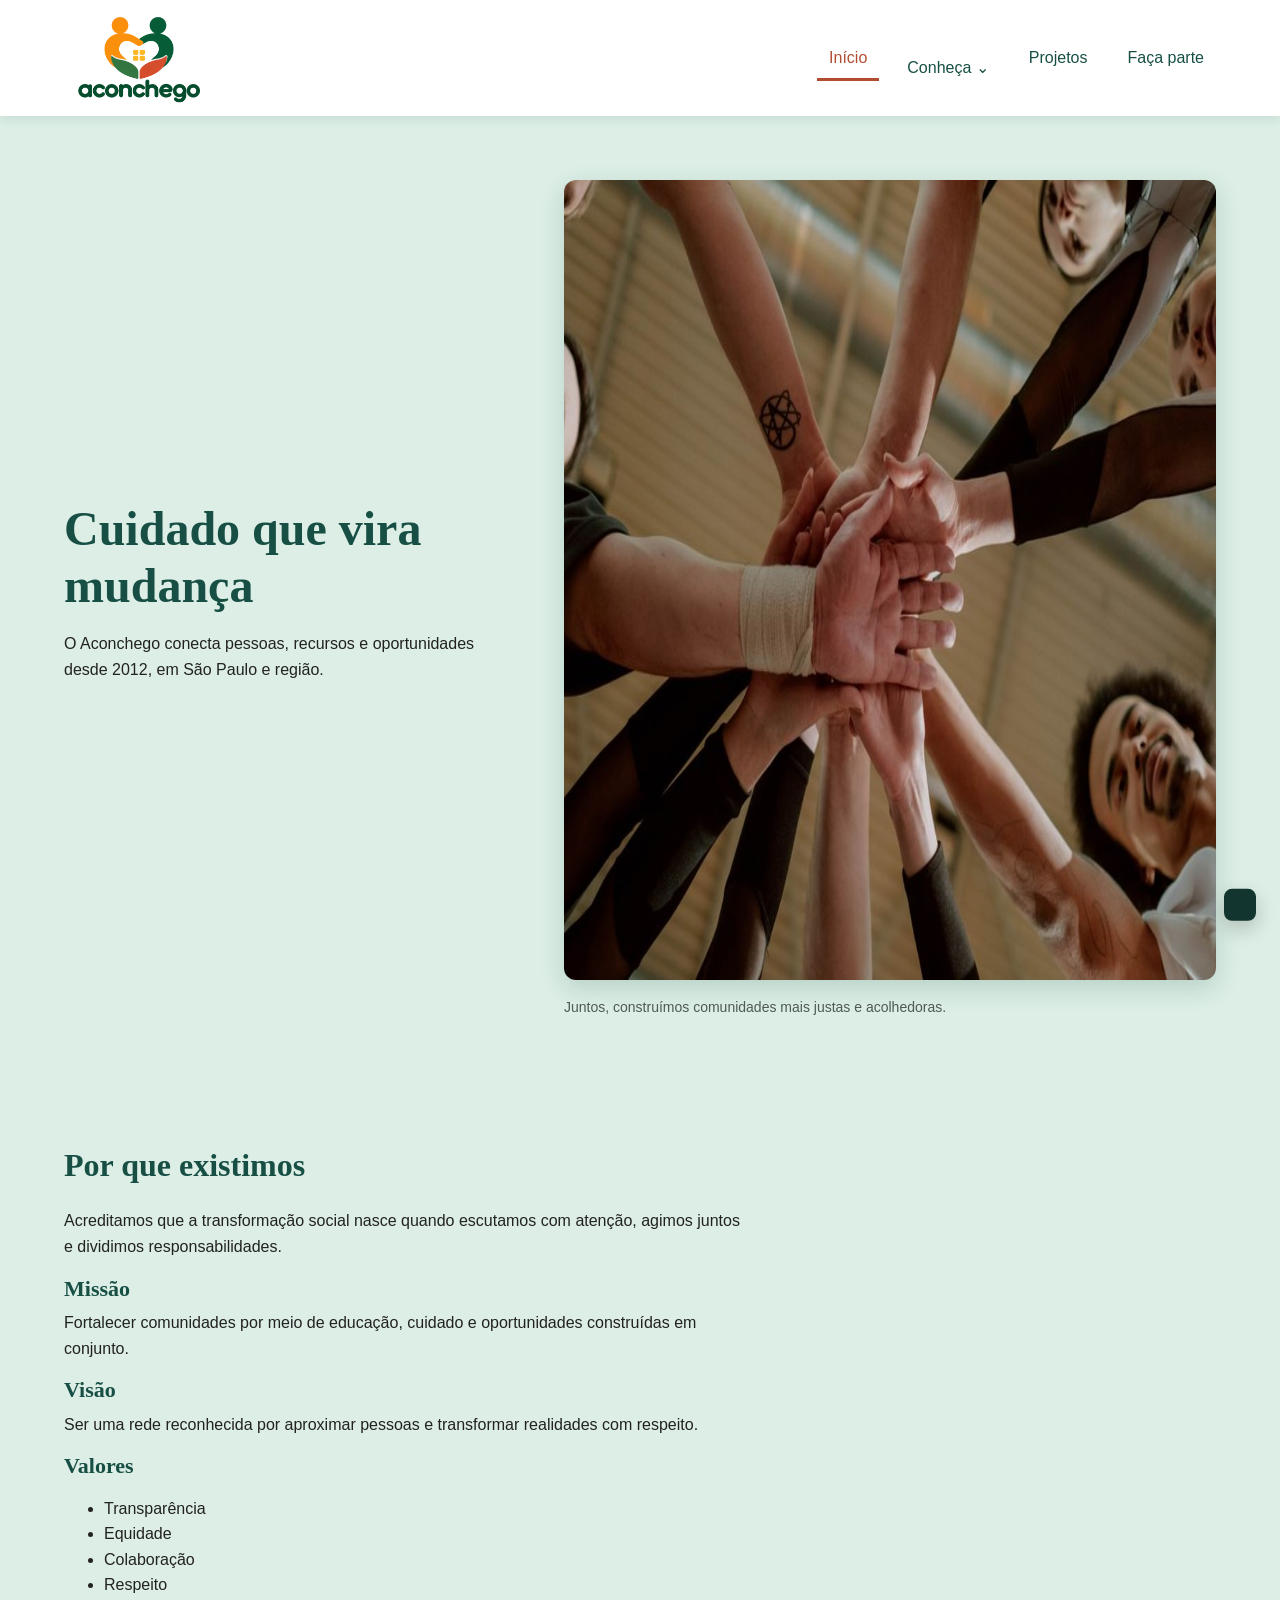
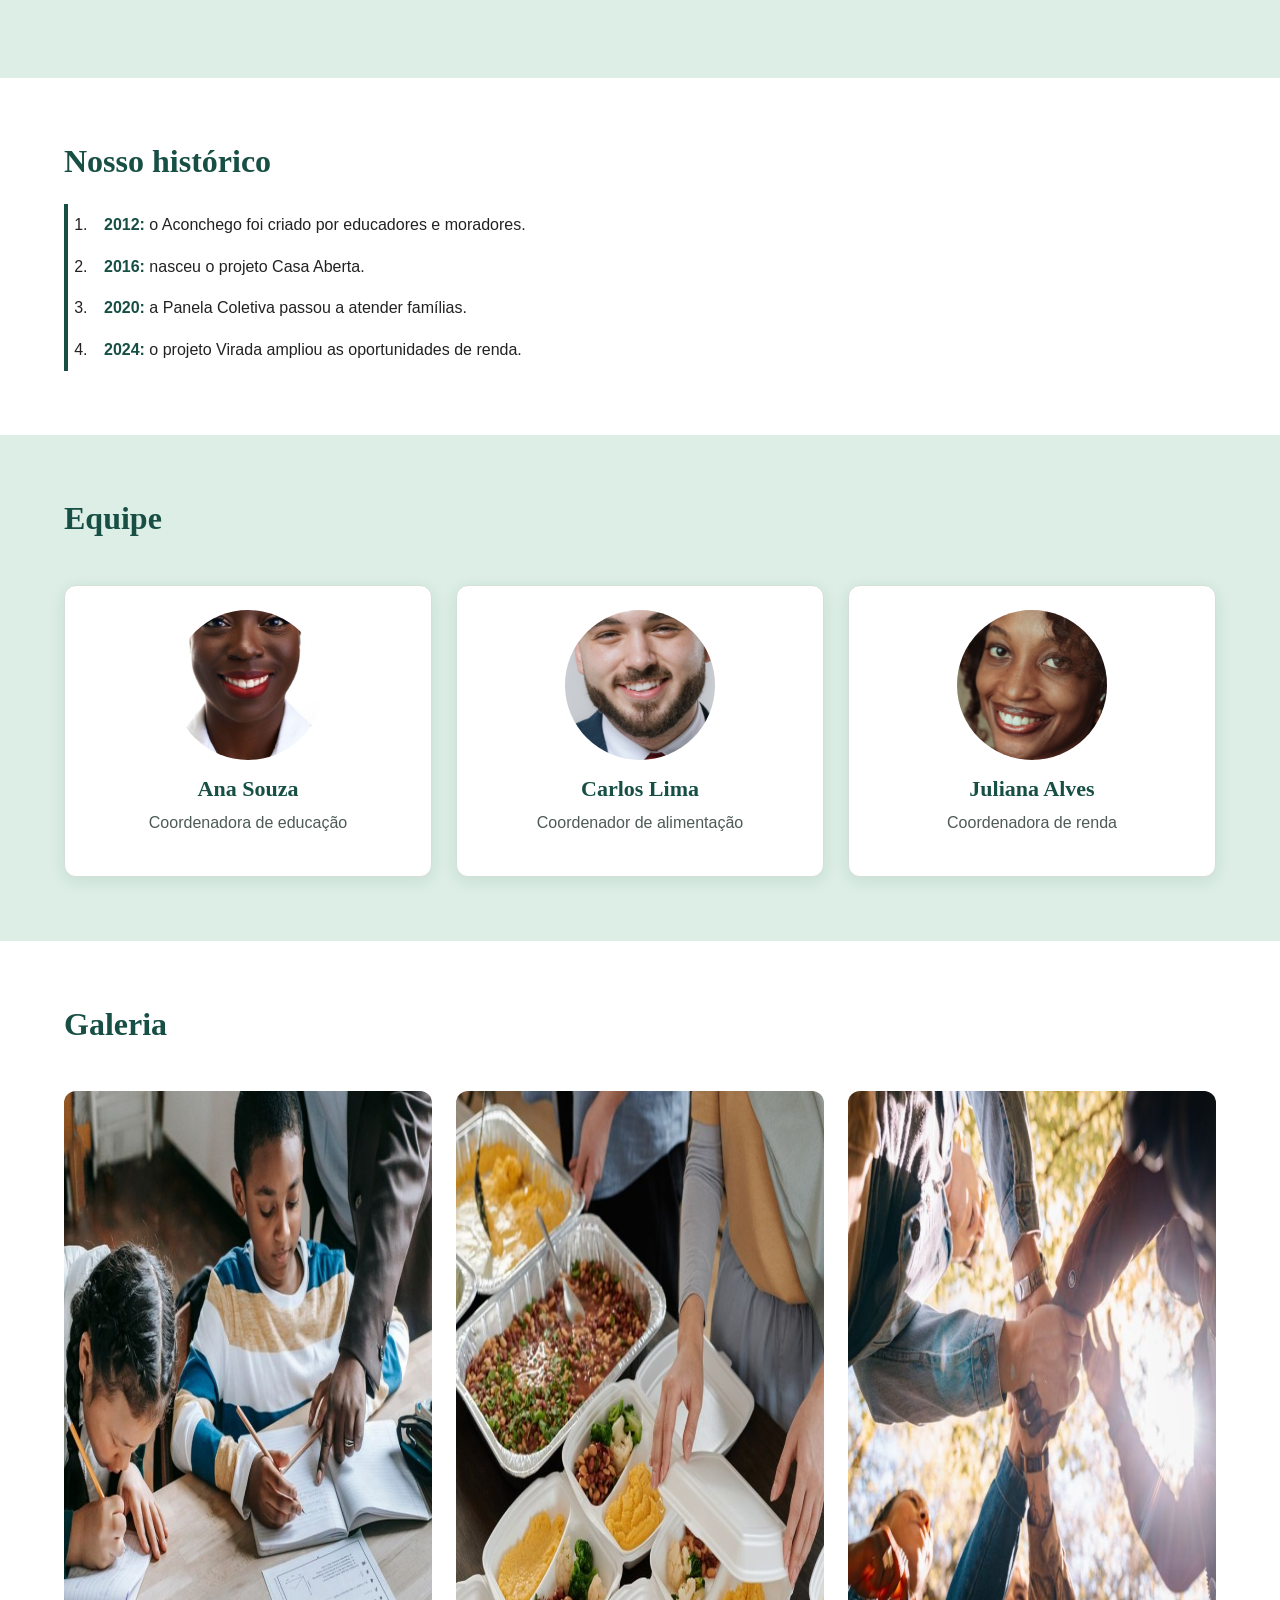
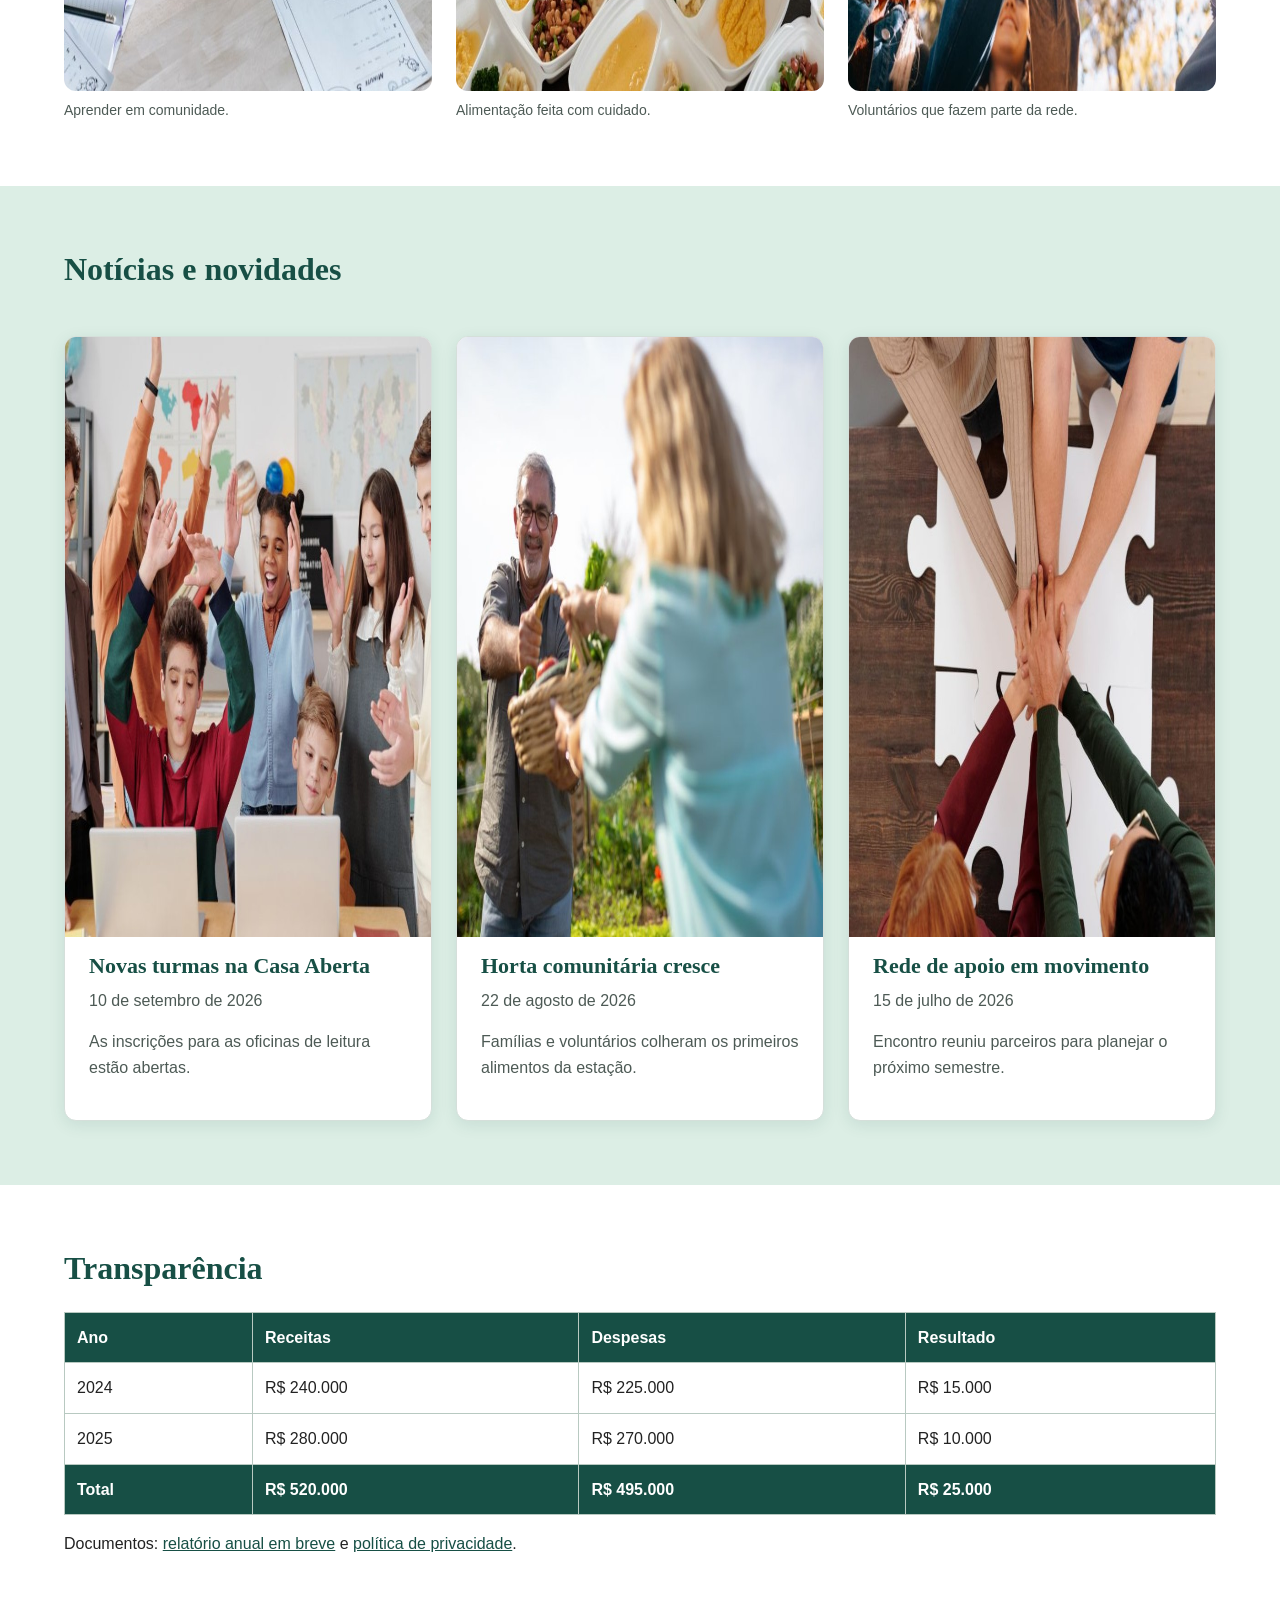
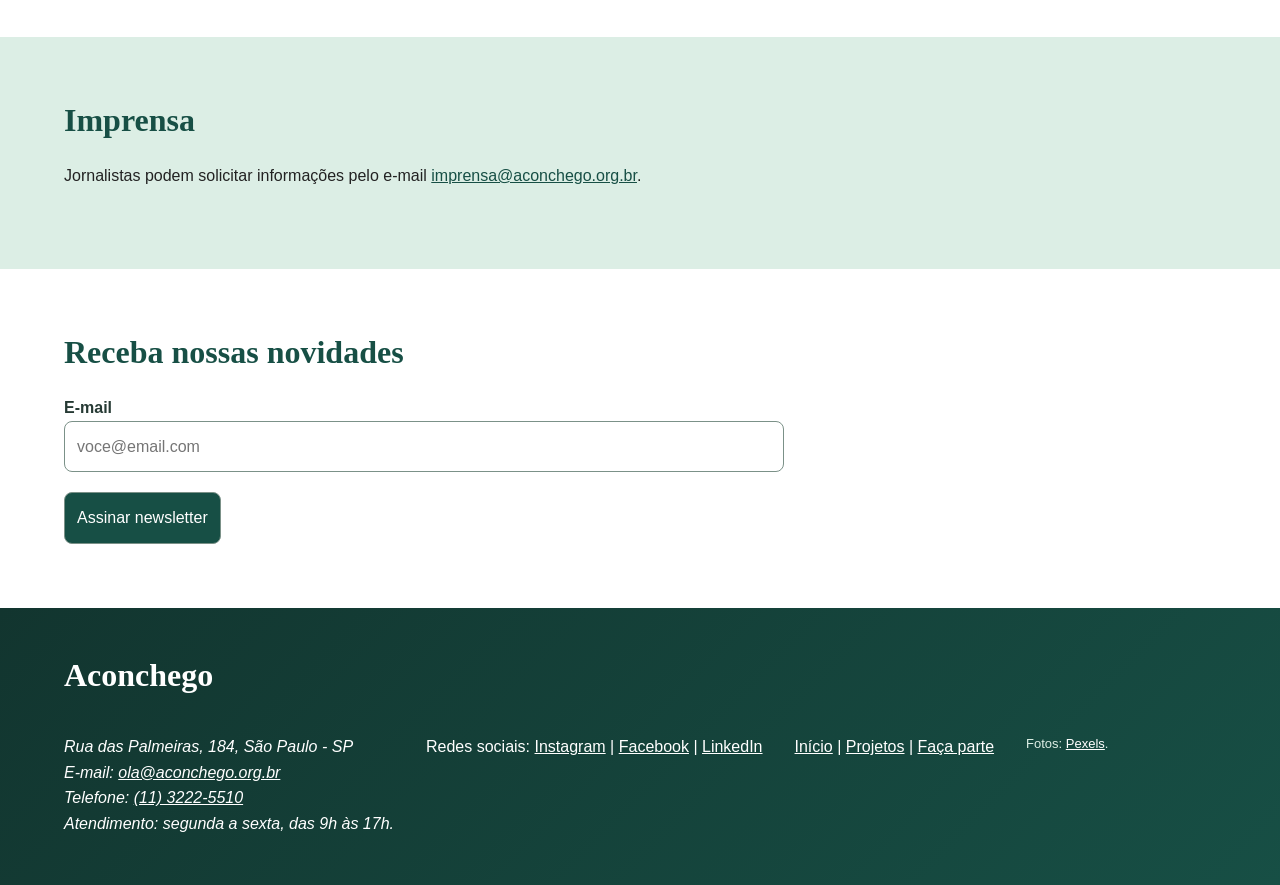
==== index.html @ 37455f10 "projeto finalizado" ====
﻿<!DOCTYPE html>
<html lang="pt-br">
<head>
  <meta charset="UTF-8">
  <meta name="viewport" content="width=device-width, initial-scale=1.0">
  <meta name="description" content="Conheça o Aconchego, uma organização que fortalece comunidades.">
  <title>Aconchego | Início</title>
  <link rel="stylesheet" href="css/estilo.css">
  <script src="js/script.js" defer></script>
</head>
<body>
  <!-- Cabeçalho e menu principal. -->
  <header class="site-header">
    <div class="container header-content">
      <a class="marca" href="index.html"><img src="img/logo-aconchego.png" width="190" height="120" alt="Logo Aconchego"></a>
      <button class="menu-toggle" type="button" data-menu-toggle aria-expanded="false" aria-controls="menu-principal" aria-label="Abrir menu">Menu</button>
      <nav class="main-nav" id="menu-principal" aria-label="Navegação principal">
        <ul>
          <li><a class="current" aria-current="page" href="index.html">Início</a></li>
          <li class="has-submenu"><button class="submenu-toggle" type="button" data-submenu-toggle aria-expanded="false" aria-controls="submenu">Conheça <span aria-hidden="true">⌄</span></button><ul id="submenu" hidden><li><a href="#sobre">Sobre nós</a></li><li><a href="#equipe">Equipe</a></li><li><a href="#transparencia">Transparência</a></li></ul></li>
          <li><a href="projetos.html">Projetos</a></li>
          <li><a href="cadastro.html">Faça parte</a></li>
        </ul>
      </nav>
    </div>
  </header>
  <!-- Conteúdo institucional. -->
  <main class="container">
    <section class="capa section-paper">
      <div class="capa-texto">
        <h1>Cuidado que vira mudança</h1>
        <p>O Aconchego conecta pessoas, recursos e oportunidades desde 2012, em São Paulo e região.</p>
      </div>
      <figure>
        <img src="img/hero-comunidade.jpg" width="1200" height="800" alt="Grupo diverso de pessoas unindo as mãos em uma atividade coletiva">
        <figcaption>Juntos, construímos comunidades mais justas e acolhedoras.</figcaption>
      </figure>
    </section>

    <section id="sobre">
      <h2>Por que existimos</h2>
      <p>Acreditamos que a transformação social nasce quando escutamos com atenção, agimos juntos e dividimos responsabilidades.</p>
      <h3>Missão</h3>
      <p>Fortalecer comunidades por meio de educação, cuidado e oportunidades construídas em conjunto.</p>
      <h3>Visão</h3>
      <p>Ser uma rede reconhecida por aproximar pessoas e transformar realidades com respeito.</p>
      <h3>Valores</h3>
      <ul>
        <li>Transparência</li>
        <li>Equidade</li>
        <li>Colaboração</li>
        <li>Respeito</li>
      </ul>
    </section>

    <section id="historia">
      <h2>Nosso histórico</h2>
      <ol>
        <li><strong>2012:</strong> o Aconchego foi criado por educadores e moradores.</li>
        <li><strong>2016:</strong> nasceu o projeto Casa Aberta.</li>
        <li><strong>2020:</strong> a Panela Coletiva passou a atender famílias.</li>
        <li><strong>2024:</strong> o projeto Virada ampliou as oportunidades de renda.</li>
      </ol>
    </section>

    <section id="equipe" class="team-grid">
      <h2>Equipe</h2>
      <article class="card team-card">
        <img src="img/equipe-1.jpg" width="400" height="400" alt="Retrato de uma mulher sorrindo com roupa social" loading="lazy">
        <h3>Ana Souza</h3>
        <p>Coordenadora de educação</p>
      </article>
      <article class="card team-card">
        <img src="img/equipe-2.jpg" width="400" height="400" alt="Retrato de um homem sorrindo com terno e gravata" loading="lazy">
        <h3>Carlos Lima</h3>
        <p>Coordenador de alimentação</p>
      </article>
      <article class="card team-card">
        <img src="img/equipe-3.jpg" width="400" height="400" alt="Retrato de uma mulher sorrindo em luz natural" loading="lazy">
        <h3>Juliana Alves</h3>
        <p>Coordenadora de renda</p>
      </article>
    </section>

    <section id="galeria" class="gallery-grid">
      <h2>Galeria</h2>
      <figure><img src="img/galeria-1.jpg" width="800" height="600" alt="Duas crianças fazendo atividades escolares com a orientação de um adulto" loading="lazy"><figcaption>Aprender em comunidade.</figcaption></figure>
      <figure><img src="img/galeria-2.jpg" width="800" height="600" alt="Pessoas preparando refeições em uma mesa com alimentos variados" loading="lazy"><figcaption>Alimentação feita com cuidado.</figcaption></figure>
      <figure><img src="img/galeria-3.jpg" width="800" height="600" alt="Grupo de pessoas unindo as mãos em uma atividade de equipe ao ar livre" loading="lazy"><figcaption>Voluntários que fazem parte da rede.</figcaption></figure>
    </section>

    <section id="noticias" class="cards-grid">
      <h2>Notícias e novidades</h2>
      <article class="card news-card"><img src="img/noticia-1.jpg" width="800" height="600" alt="Professor e estudantes comemorando juntos em uma sala de aula" loading="lazy"><h3>Novas turmas na Casa Aberta</h3><p>10 de setembro de 2026</p><p>As inscrições para as oficinas de leitura estão abertas.</p></article>
      <article class="card news-card"><img src="img/noticia-2.jpg" width="800" height="600" alt="Duas pessoas colhendo vegetais frescos em uma horta comunitária" loading="lazy"><h3>Horta comunitária cresce</h3><p>22 de agosto de 2026</p><p>Famílias e voluntários colheram os primeiros alimentos da estação.</p></article>
      <article class="card news-card"><img src="img/noticia-3.jpg" width="800" height="600" alt="Pessoas unindo as mãos sobre peças de quebra-cabeça em uma atividade de colaboração" loading="lazy"><h3>Rede de apoio em movimento</h3><p>15 de julho de 2026</p><p>Encontro reuniu parceiros para planejar o próximo semestre.</p></article>
    </section>

    <section id="transparencia">
      <h2>Transparência</h2>
      <table>
        <thead><tr><th>Ano</th><th>Receitas</th><th>Despesas</th><th>Resultado</th></tr></thead>
        <tbody>
          <tr><td>2024</td><td>R$ 240.000</td><td>R$ 225.000</td><td>R$ 15.000</td></tr>
          <tr><td>2025</td><td>R$ 280.000</td><td>R$ 270.000</td><td>R$ 10.000</td></tr>
        </tbody>
        <tfoot><tr><th>Total</th><th>R$ 520.000</th><th>R$ 495.000</th><th>R$ 25.000</th></tr></tfoot>
      </table>
      <p>Documentos: <a href="projetos.html#indicadores">relatório anual em breve</a> e <a href="cadastro.html#privacidade">política de privacidade</a>.</p>
    </section>

    <section id="imprensa">
      <h2>Imprensa</h2>
      <p>Jornalistas podem solicitar informações pelo e-mail <a href="mailto:imprensa@aconchego.org.br">imprensa@aconchego.org.br</a>.</p>
    </section>

    <section id="newsletter">
      <h2>Receba nossas novidades</h2>
      <form id="form-newsletter" action="" method="post">
        <label for="email-news">E-mail</label>
        <input id="email-news" name="email-news" type="email" placeholder="voce@email.com" required>
        <button type="submit">Assinar newsletter</button>
      </form>
    </section>
  </main>
  <div id="toast" class="toast" role="status" aria-live="polite"></div>
  <!-- Rodapé com contato e redes sociais. -->
  <footer>
    <div class="container">
      <h2>Aconchego</h2>
      <address>Rua das Palmeiras, 184, São Paulo - SP<br>E-mail: <a href="mailto:ola@aconchego.org.br">ola@aconchego.org.br</a><br>Telefone: <a href="tel:+551132225510">(11) 3222-5510</a><br>Atendimento: segunda a sexta, das 9h às 17h.</address>
      <p>Redes sociais: <a href="https://www.instagram.com/">Instagram</a> | <a href="https://www.facebook.com/">Facebook</a> | <a href="https://www.linkedin.com/">LinkedIn</a></p>
      <p><a href="index.html">Início</a> | <a href="projetos.html">Projetos</a> | <a href="cadastro.html">Faça parte</a></p>
      <p class="creditos">Fotos: <a href="https://www.pexels.com/">Pexels</a>.</p>
    </div>
  </footer>
</body>
</html>
---- css/estilo.css ----
:root {
  --verde-escuro: #12352f;
  --verde: #174f45;
  --verde-claro: #dceee5;
  --terracota: #b34d32;
  --amarelo: #e2a83b;
  --creme: #f4f1ea;
  --branco: #ffffff;
  --texto: #222222;
  --texto-suave: #4d5a55;
  --borda: #b8c9c1;
  --erro: #9f2d2d;
  --sucesso: #176b4d;
  --espaco-8: 8px;
  --espaco-16: 16px;
  --espaco-24: 24px;
  --espaco-32: 32px;
  --espaco-48: 48px;
  --espaco-64: 64px;
}

* { box-sizing: border-box; }
html { scroll-behavior: smooth; }
body { margin: 0; color: var(--texto); background: var(--creme); font-family: Arial, Verdana, sans-serif; font-size: 16px; line-height: 1.6; }
.container { width: min(90%, 1180px); margin: 0 auto; }
.site-header { position: sticky; top: 0; z-index: 10; padding: var(--espaco-8) 0; background: var(--branco); box-shadow: 0 2px 10px rgba(23, 79, 69, .12); }
.header-content { display: flex; align-items: center; justify-content: space-between; gap: var(--espaco-24); }
.marca { display: flex; align-items: center; color: var(--verde); text-decoration: none; }
.marca img { display: block; width: 150px; height: auto; }
.menu-toggle { display: none; }
.main-nav > ul, .main-nav ul ul { display: flex; align-items: center; gap: var(--espaco-16); margin: 0; padding: 0; list-style: none; }
.main-nav a, .submenu-toggle { display: block; padding: 10px 12px; color: var(--verde); border: 0; background: transparent; font: inherit; text-decoration: none; cursor: pointer; }
.main-nav a:hover, .main-nav a:focus, .main-nav a.current, .submenu-toggle:hover, .submenu-toggle:focus { color: var(--terracota); box-shadow: inset 0 -3px var(--terracota); }
.has-submenu { position: relative; }
.has-submenu ul { position: absolute; top: 100%; left: 0; min-width: 190px; padding: var(--espaco-8); background: var(--branco); border: 1px solid var(--borda); box-shadow: 0 8px 18px rgba(18, 53, 47, .15); }
.has-submenu ul[hidden] { display: none; }
.has-submenu li a { padding: 8px 12px; }
a { color: var(--verde); }
a:focus, button:focus, input:focus, select:focus { outline: 3px solid var(--amarelo); outline-offset: 2px; }
main > section { margin: 0 -5.55%; padding: var(--espaco-64) 5.55%; background: var(--branco); }
main > section:nth-of-type(even), .section-paper { background: var(--verde-claro); }
h1, h2, h3 { color: var(--verde); font-family: Georgia, serif; line-height: 1.2; }
h1 { max-width: 720px; margin: 0 0 var(--espaco-16); font-size: clamp(2rem, 5vw, 3rem); }
h2 { margin: 0 0 var(--espaco-24); font-size: clamp(1.6rem, 3vw, 2rem); }
h3 { margin: var(--espaco-16) 0 var(--espaco-8); font-size: 1.375rem; }
p, ul, ol { max-width: 680px; }
p { margin-top: 0; }
.capa { display: grid; grid-template-columns: repeat(12, 1fr); align-items: center; gap: var(--espaco-48); min-height: 520px; }
.capa-texto { grid-column: span 5; }
.capa figure { grid-column: span 7; margin: 0; }
.capa img { width: 100%; border-radius: 12px; box-shadow: 0 8px 24px rgba(23, 79, 69, .18); }
figcaption { margin-top: var(--espaco-8); color: var(--texto-suave); font-size: .875rem; }
.cards-grid, .team-grid, .gallery-grid { display: grid; grid-template-columns: repeat(12, 1fr); gap: var(--espaco-24); }
.cards-grid > h2, .team-grid > h2, .gallery-grid > h2 { grid-column: 1 / -1; }
.cards-grid > article, .team-grid > article { grid-column: span 4; }
.section-link { margin-top: var(--espaco-32); }
.gallery-grid > figure { grid-column: span 4; margin: 0; }
article, fieldset { background: var(--branco); border: 1px solid #d5dfda; border-radius: 12px; box-shadow: 0 4px 16px rgba(23, 79, 69, .1); }
article { padding: var(--espaco-24); }
.card { transition: transform .2s ease, box-shadow .2s ease; }
.card:hover { transform: translateY(-2px); box-shadow: 0 8px 22px rgba(23, 79, 69, .18); }
.project-card, .news-card { padding: 0 var(--espaco-24) var(--espaco-24); overflow: hidden; }
.project-card img, .news-card img { display: block; width: calc(100% + 48px); max-width: none; margin: 0 -24px var(--espaco-16); }
.badge, .tag { display: inline-block; padding: 4px 10px; color: var(--verde-escuro); background: var(--amarelo); border-radius: 999px; font-size: .8125rem; font-weight: bold; }
.team-card { text-align: center; }
.team-card img { display: block; width: 150px; height: 150px; margin: 0 auto; border-radius: 50%; object-fit: cover; }
.gallery-grid img, .cadastro-image { display: block; width: 100%; border-radius: 12px; }
.news-card p, .team-card p { color: var(--texto-suave); }
#historia ol { margin: 0; padding-left: var(--espaco-24); border-left: 4px solid var(--verde); }
#historia li { padding: var(--espaco-8) 0 var(--espaco-8) 12px; }
#historia strong { color: var(--verde); }
table { width: 100%; margin: var(--espaco-16) 0; border-collapse: collapse; background: var(--branco); }
th, td { padding: 12px; border: 1px solid var(--borda); text-align: left; }
th { color: var(--branco); background: var(--verde); }
form { max-width: 720px; }
fieldset { margin: var(--espaco-24) 0; padding: var(--espaco-24); }
legend { padding: 0 var(--espaco-8); color: var(--verde); font-family: Georgia, serif; font-weight: bold; }
label { display: block; margin-top: var(--espaco-16); color: #263a34; font-weight: bold; }
input, select, textarea, button { max-width: 100%; padding: 12px; border: 1px solid #7b9188; border-radius: 8px; font: inherit; }
input, select, textarea { width: 100%; background: var(--branco); }
input[type="radio"], input[type="checkbox"] { width: auto; }
.opcoes { display: flex; flex-wrap: wrap; align-items: center; gap: var(--espaco-8); }
.opcoes label { margin: 0 var(--espaco-16) 0 0; font-weight: normal; }
input:valid:not(:placeholder-shown), select:valid { border-color: var(--sucesso); }
input:invalid:not(:placeholder-shown) { border-color: var(--erro); }
button { margin-top: 20px; color: var(--branco); background: var(--verde); cursor: pointer; transition: background .2s ease, transform .2s ease; }
button:hover { background: var(--verde-escuro); }
button:active { transform: translateY(1px); }
button:disabled { color: #6d7773; background: #d5dfda; cursor: not-allowed; }
.botao-secundario { color: var(--verde); background: var(--branco); }
.alert { max-width: 720px; padding: var(--espaco-16); border-left: 5px solid var(--amarelo); background: #fff7df; }
.alert-info { border-left-color: var(--amarelo); }
.alert-success { border-left-color: var(--sucesso); background: #e5f5ed; }
.toast { position: fixed; right: 24px; bottom: 24px; z-index: 20; max-width: 360px; padding: var(--espaco-16); color: var(--branco); background: var(--verde-escuro); border-radius: 8px; box-shadow: 0 8px 20px rgba(0,0,0,.2); transform: translateY(140%); transition: transform .25s ease; }
.toast.visivel { transform: translateY(0); }
.toast-erro { background: var(--erro); }
.modal { position: fixed; inset: 0; z-index: 15; display: grid; place-items: center; padding: var(--espaco-24); background: rgba(18, 53, 47, .7); }
.modal[hidden] { display: none; }
.modal-conteudo { width: min(100%, 520px); padding: var(--espaco-32); background: var(--branco); border-radius: 12px; }
.modal-acoes { display: flex; flex-wrap: wrap; gap: var(--espaco-16); }
video, iframe { display: block; max-width: 100%; margin: var(--espaco-16) 0; border-radius: 12px; }
footer { padding: var(--espaco-48) 0; color: var(--branco); background: linear-gradient(135deg, var(--verde-escuro), var(--verde)); }
footer .container { display: flex; flex-wrap: wrap; gap: var(--espaco-16) var(--espaco-32); align-items: flex-start; }
footer h2 { flex: 1 0 100%; color: var(--branco); }
footer address, footer p { margin: 0; }
footer a { color: var(--branco); }
footer a:hover, footer a:focus { color: #f4bd64; }
.creditos { color: var(--verde-claro); font-size: .8125rem; }

@media (max-width: 1100px) { .capa { gap: var(--espaco-32); } }
@media (max-width: 900px) { .cards-grid > article, .team-grid > article, .gallery-grid > figure { grid-column: span 6; } }
@media (max-width: 760px) {
  .header-content { flex-wrap: wrap; }
  .menu-toggle { display: block; margin: 0; }
  .main-nav { display: none; flex-basis: 100%; }
  .main-nav.aberto { display: block; }
  .main-nav > ul { align-items: stretch; flex-direction: column; gap: 0; }
  .has-submenu ul { position: static; box-shadow: none; }
  .capa { display: flex; flex-direction: column; align-items: stretch; }
}
@media (max-width: 600px) { main > section { padding-top: var(--espaco-48); padding-bottom: var(--espaco-48); } .cards-grid > article, .team-grid > article, .gallery-grid > figure { grid-column: 1 / -1; } table { display: block; overflow-x: auto; white-space: nowrap; } }
@media (max-width: 420px) { .container { width: calc(100% - 32px); } .header-content { gap: var(--espaco-8); } .marca { font-size: 20px; } .modal-conteudo { padding: var(--espaco-24); } }
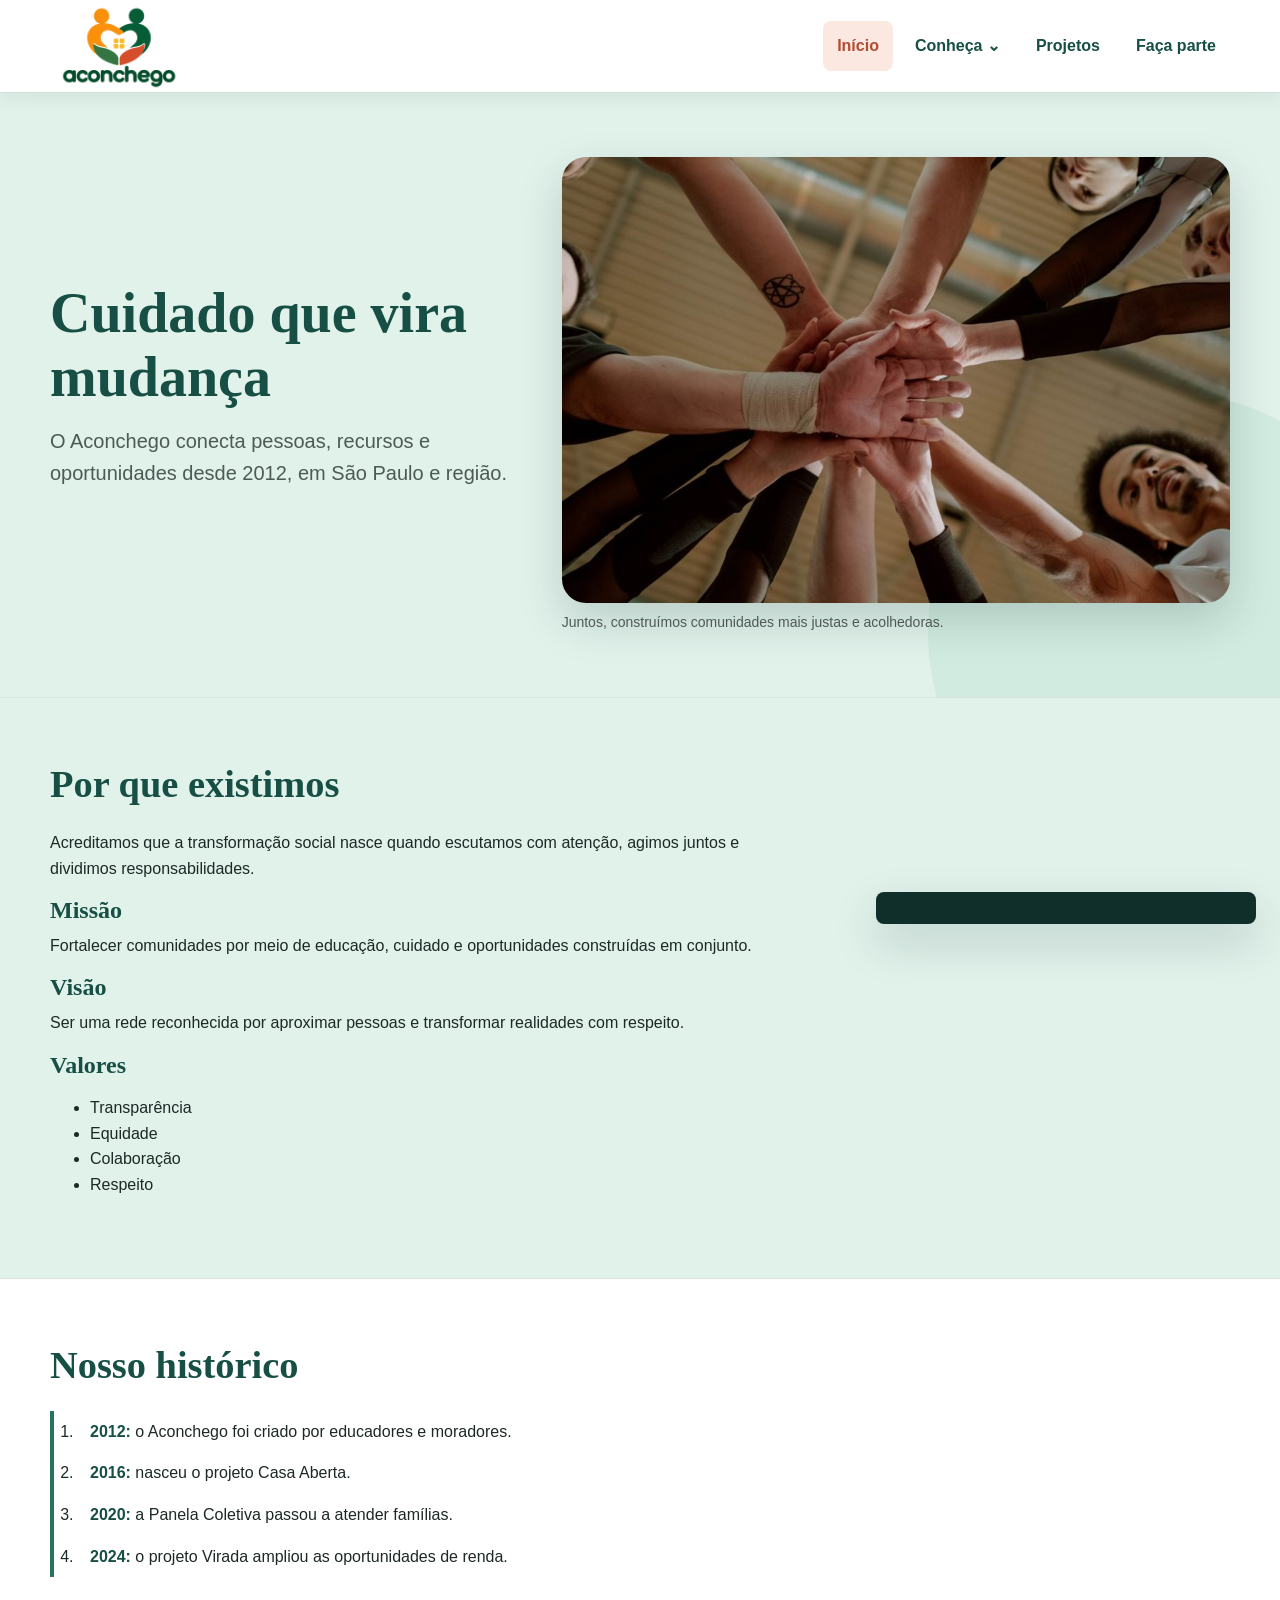
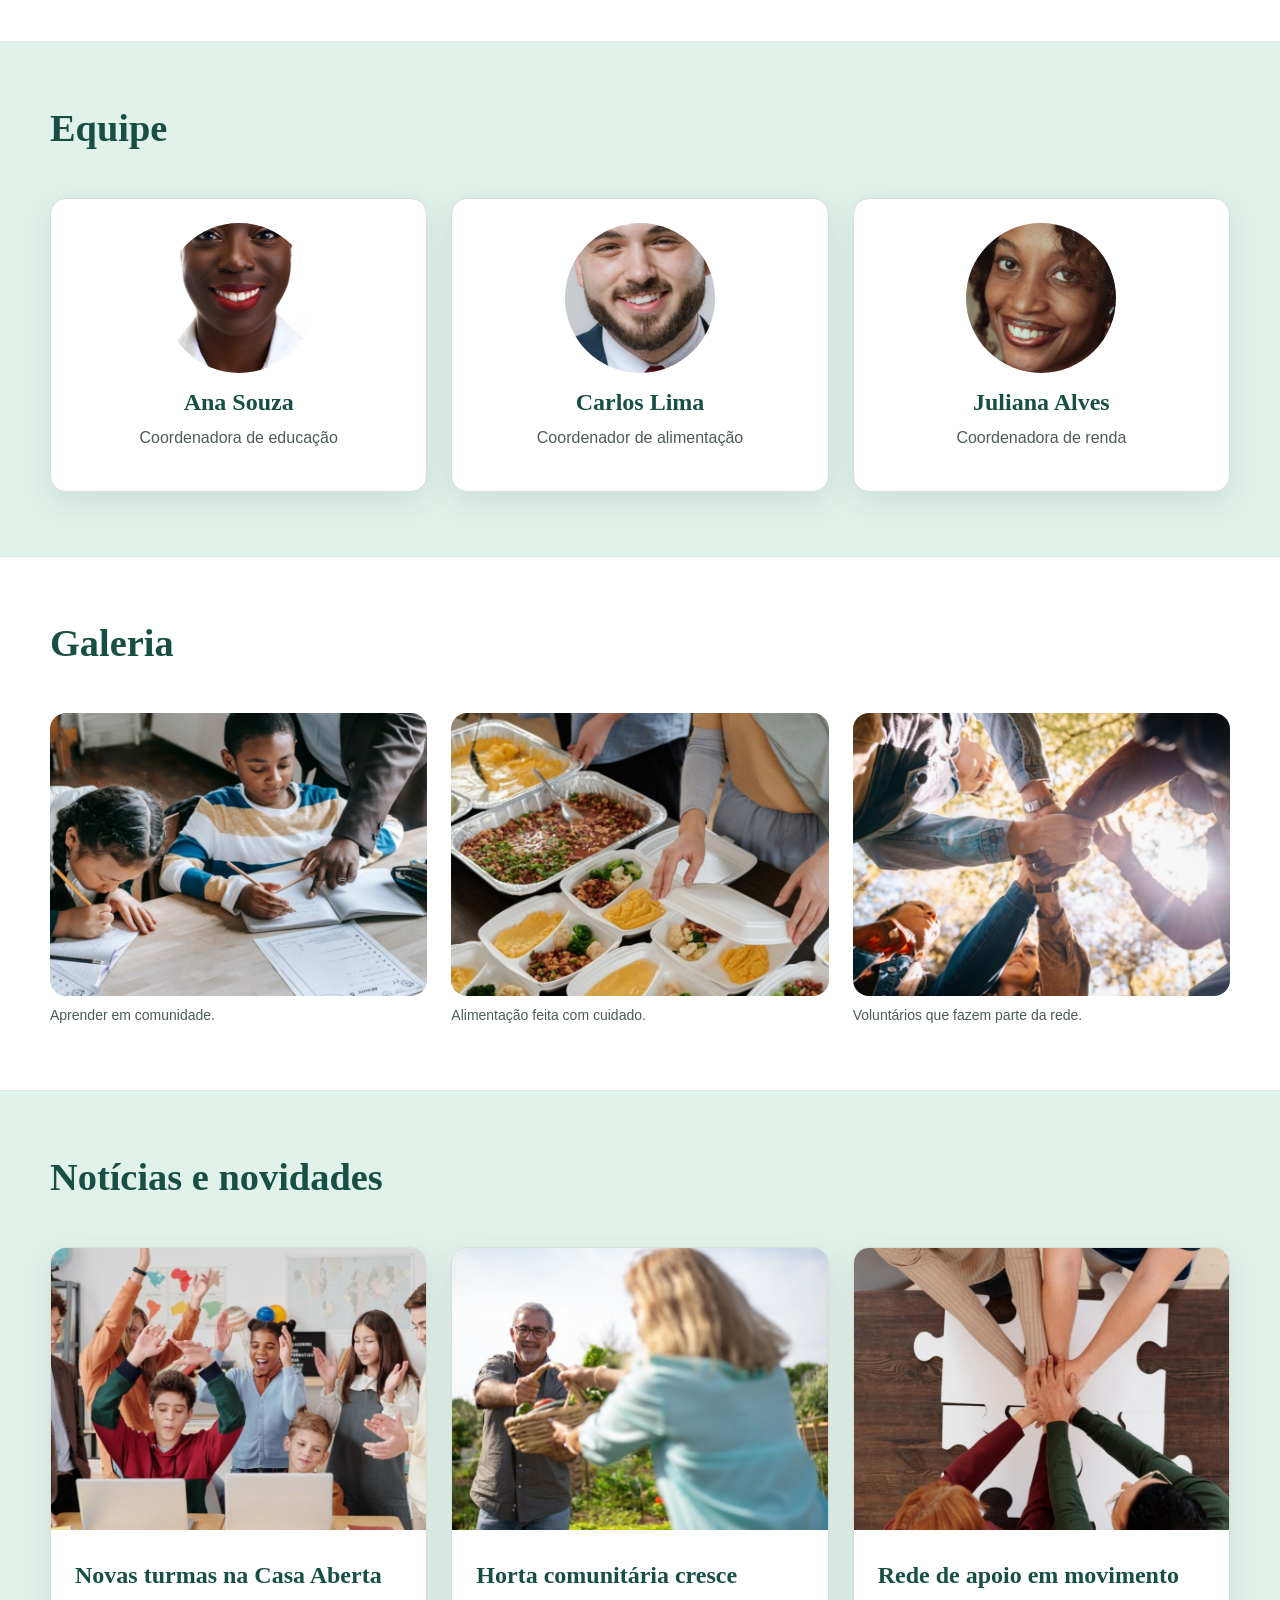
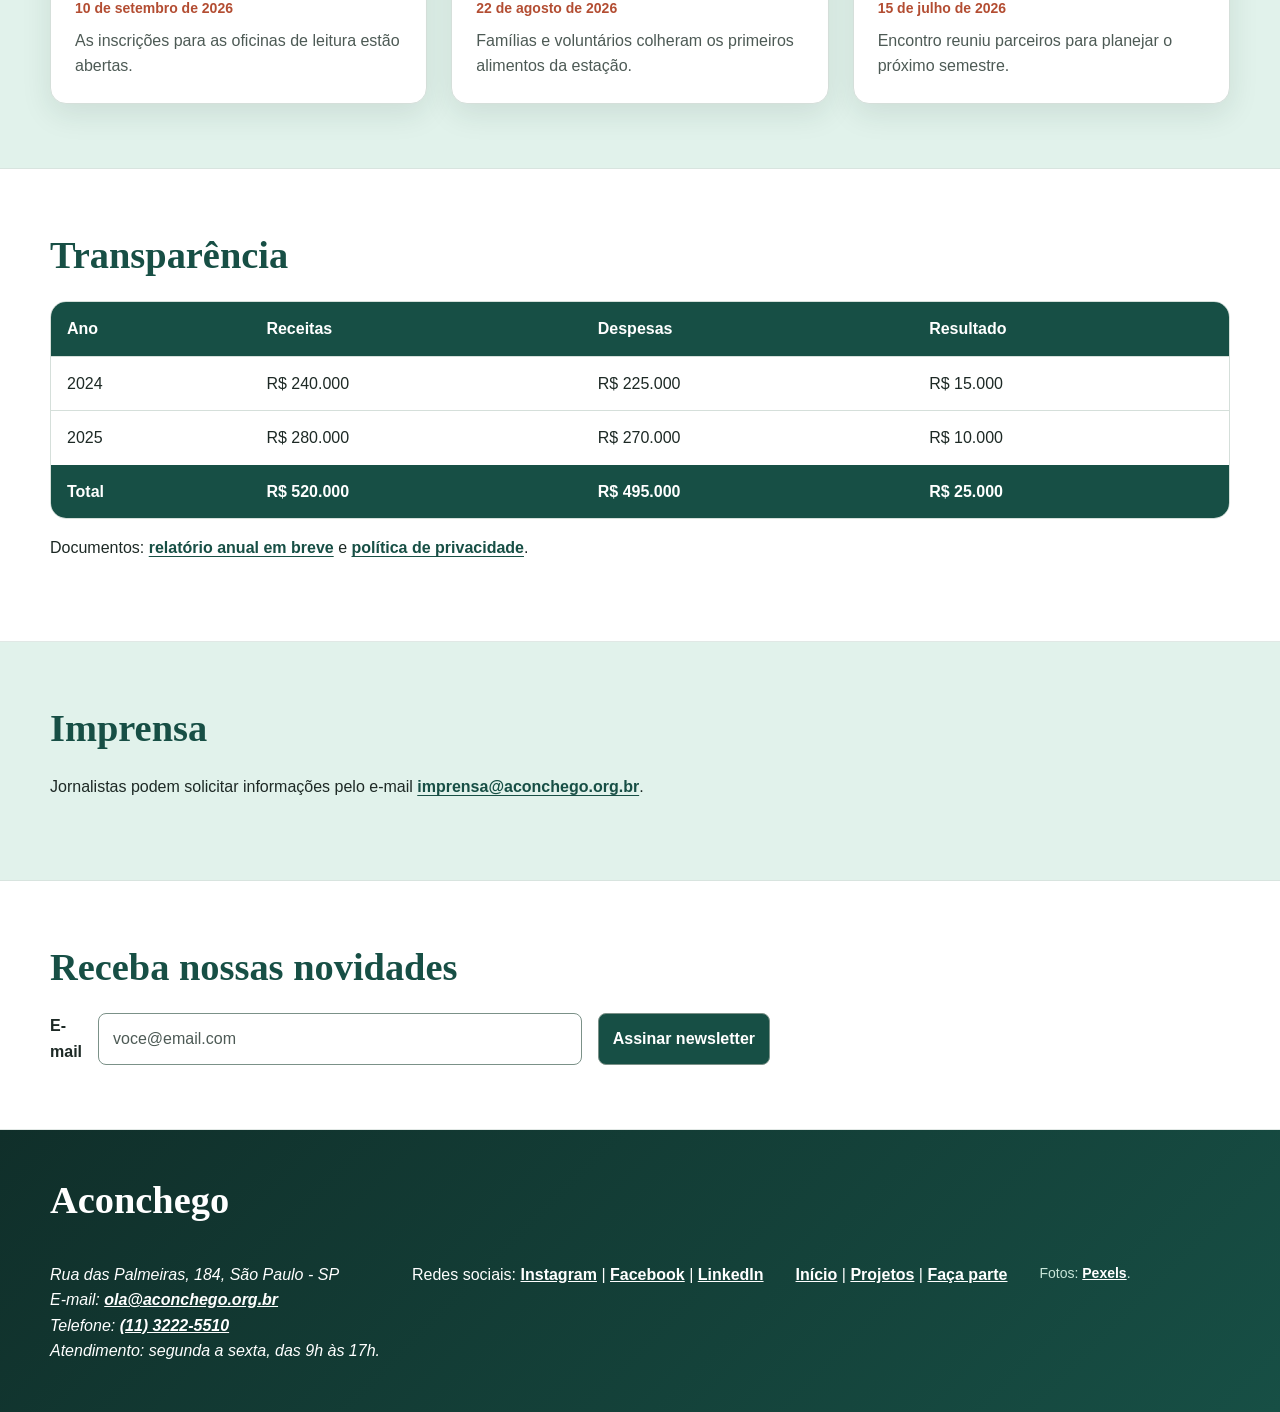
==== commit a418c485: "mudanças 23-10" ====
--- a/index.html
+++ b/index.html
@@ -9,7 +9,6 @@
   <script src="js/script.js" defer></script>
 </head>
 <body>
-  <!-- Cabeçalho e menu principal. -->
   <header class="site-header">
     <div class="container header-content">
       <a class="marca" href="index.html"><img src="img/logo-aconchego.png" width="190" height="120" alt="Logo Aconchego"></a>
@@ -24,7 +23,6 @@
       </nav>
     </div>
   </header>
-  <!-- Conteúdo institucional. -->
   <main class="container">
     <section class="capa section-paper">
       <div class="capa-texto">
@@ -124,7 +122,6 @@
     </section>
   </main>
   <div id="toast" class="toast" role="status" aria-live="polite"></div>
-  <!-- Rodapé com contato e redes sociais. -->
   <footer>
     <div class="container">
       <h2>Aconchego</h2>
--- a/css/estilo.css
+++ b/css/estilo.css
@@ -1,122 +1,279 @@
 :root {
-  --verde-escuro: #12352f;
-  --verde: #174f45;
-  --verde-claro: #dceee5;
-  --terracota: #b34d32;
-  --amarelo: #e2a83b;
-  --creme: #f4f1ea;
-  --branco: #ffffff;
-  --texto: #222222;
-  --texto-suave: #4d5a55;
-  --borda: #b8c9c1;
-  --erro: #9f2d2d;
-  --sucesso: #176b4d;
+  --cor-floresta-950: #102f2a;
+  --cor-floresta-800: #174f45;
+  --cor-floresta-600: #267363;
+  --cor-menta-100: #e1f2eb;
+  --cor-menta-200: #c7e5d8;
+  --cor-terracota-600: #b34d32;
+  --cor-terracota-100: #fbe8e1;
+  --cor-sol-500: #e2a83b;
+  --cor-sol-100: #fff4d8;
+  --cor-neutro-950: #1d2925;
+  --cor-neutro-700: #4d5a55;
+  --cor-neutro-500: #7b9188;
+  --cor-neutro-300: #d5dfda;
+  --cor-neutro-100: #f4f7f5;
+  --cor-branco: #fff;
+  --cor-erro: #a52d2d;
+  --cor-sucesso: #176b4d;
+
+  --fonte-corpo: "Nunito Sans", "Segoe UI", Arial, sans-serif;
+  --fonte-titulo: Georgia, "Times New Roman", serif;
+  --texto-xs: .75rem;
+  --texto-sm: .875rem;
+  --texto-md: 1rem;
+  --texto-lg: 1.25rem;
+  --texto-xl: 1.5rem;
+  --texto-2xl: clamp(2rem, 5vw, 3.5rem);
+
   --espaco-8: 8px;
   --espaco-16: 16px;
   --espaco-24: 24px;
   --espaco-32: 32px;
   --espaco-48: 48px;
   --espaco-64: 64px;
+  --raio-sm: 8px;
+  --raio-md: 16px;
+  --raio-lg: 24px;
+  --sombra-card: 0 10px 30px rgb(16 47 42 / 10%);
+  --sombra-elevada: 0 18px 45px rgb(16 47 42 / 18%);
+  --largura-conteudo: 1180px;
 }
 
 * { box-sizing: border-box; }
 html { scroll-behavior: smooth; }
-body { margin: 0; color: var(--texto); background: var(--creme); font-family: Arial, Verdana, sans-serif; font-size: 16px; line-height: 1.6; }
-.container { width: min(90%, 1180px); margin: 0 auto; }
-.site-header { position: sticky; top: 0; z-index: 10; padding: var(--espaco-8) 0; background: var(--branco); box-shadow: 0 2px 10px rgba(23, 79, 69, .12); }
-.header-content { display: flex; align-items: center; justify-content: space-between; gap: var(--espaco-24); }
-.marca { display: flex; align-items: center; color: var(--verde); text-decoration: none; }
-.marca img { display: block; width: 150px; height: auto; }
-.menu-toggle { display: none; }
-.main-nav > ul, .main-nav ul ul { display: flex; align-items: center; gap: var(--espaco-16); margin: 0; padding: 0; list-style: none; }
-.main-nav a, .submenu-toggle { display: block; padding: 10px 12px; color: var(--verde); border: 0; background: transparent; font: inherit; text-decoration: none; cursor: pointer; }
-.main-nav a:hover, .main-nav a:focus, .main-nav a.current, .submenu-toggle:hover, .submenu-toggle:focus { color: var(--terracota); box-shadow: inset 0 -3px var(--terracota); }
+body {
+  margin: 0;
+  color: var(--cor-neutro-950);
+  background:
+    radial-gradient(circle at 8% 8%, rgb(225 242 235 / 55%), transparent 25rem),
+    var(--cor-neutro-100);
+  font-family: var(--fonte-corpo);
+  font-size: var(--texto-md);
+  line-height: 1.6;
+}
+body.modal-aberto { overflow: hidden; }
+img { max-width: 100%; height: auto; }
+a { color: var(--cor-floresta-800); font-weight: 700; }
+a:hover { color: var(--cor-terracota-600); }
+:focus-visible {
+  outline: 3px solid var(--cor-sol-500);
+  outline-offset: 3px;
+}
+.container { width: min(calc(100% - 48px), var(--largura-conteudo)); margin-inline: auto; }
+
+h1, h2, h3 { color: var(--cor-floresta-800); font-family: var(--fonte-titulo); line-height: 1.15; }
+h1 { max-width: 760px; margin: 0 0 var(--espaco-16); font-size: var(--texto-2xl); }
+h2 { margin: 0 0 var(--espaco-24); font-size: clamp(1.75rem, 3vw, 2.5rem); }
+h3 { margin: var(--espaco-16) 0 var(--espaco-8); font-size: var(--texto-xl); }
+p, ul, ol { max-width: 720px; }
+p { margin-top: 0; }
+main > section {
+  margin-inline: calc((min(100vw, var(--largura-conteudo)) - 100vw) / 2);
+  padding: var(--espaco-64) max(24px, calc((100vw - var(--largura-conteudo)) / 2));
+  background: var(--cor-branco);
+  border-bottom: 1px solid rgb(213 223 218 / 70%);
+  scroll-margin-top: 90px;
+}
+main > section:nth-of-type(even), .section-paper { background: var(--cor-menta-100); }
+
+.site-header {
+  position: sticky;
+  top: 0;
+  z-index: 10;
+  background: rgb(255 255 255 / 94%);
+  border-bottom: 1px solid var(--cor-neutro-300);
+  box-shadow: 0 4px 20px rgb(16 47 42 / 8%);
+  backdrop-filter: blur(12px);
+}
+.header-content { display: flex; align-items: center; justify-content: space-between; gap: var(--espaco-24); min-height: 82px; }
+.marca { display: flex; align-items: center; color: var(--cor-floresta-800); text-decoration: none; }
+.marca img { display: block; width: 138px; height: auto; }
+.menu-toggle {
+  display: none;
+  margin: 0;
+  padding: 10px 14px;
+  color: var(--cor-floresta-800);
+  background: var(--cor-menta-100);
+  border: 1px solid var(--cor-menta-200);
+}
+.main-nav > ul, .main-nav ul ul { display: flex; align-items: center; gap: var(--espaco-8); margin: 0; padding: 0; list-style: none; }
+.main-nav > ul > li { position: relative; }
+.main-nav a, .submenu-toggle {
+  display: block;
+  padding: 12px 14px;
+  color: var(--cor-floresta-800);
+  background: transparent;
+  border: 0;
+  border-radius: var(--raio-sm);
+  font: inherit;
+  font-weight: 700;
+  text-decoration: none;
+  cursor: pointer;
+}
+.main-nav a:hover, .main-nav a:focus-visible, .main-nav a.current,
+.submenu-toggle:hover, .submenu-toggle:focus-visible { color: var(--cor-terracota-600); background: var(--cor-terracota-100); }
 .has-submenu { position: relative; }
-.has-submenu ul { position: absolute; top: 100%; left: 0; min-width: 190px; padding: var(--espaco-8); background: var(--branco); border: 1px solid var(--borda); box-shadow: 0 8px 18px rgba(18, 53, 47, .15); }
-.has-submenu ul[hidden] { display: none; }
-.has-submenu li a { padding: 8px 12px; }
-a { color: var(--verde); }
-a:focus, button:focus, input:focus, select:focus { outline: 3px solid var(--amarelo); outline-offset: 2px; }
-main > section { margin: 0 -5.55%; padding: var(--espaco-64) 5.55%; background: var(--branco); }
-main > section:nth-of-type(even), .section-paper { background: var(--verde-claro); }
-h1, h2, h3 { color: var(--verde); font-family: Georgia, serif; line-height: 1.2; }
-h1 { max-width: 720px; margin: 0 0 var(--espaco-16); font-size: clamp(2rem, 5vw, 3rem); }
-h2 { margin: 0 0 var(--espaco-24); font-size: clamp(1.6rem, 3vw, 2rem); }
-h3 { margin: var(--espaco-16) 0 var(--espaco-8); font-size: 1.375rem; }
-p, ul, ol { max-width: 680px; }
-p { margin-top: 0; }
-.capa { display: grid; grid-template-columns: repeat(12, 1fr); align-items: center; gap: var(--espaco-48); min-height: 520px; }
+.has-submenu > ul {
+  position: absolute;
+  top: calc(100% + 8px);
+  left: 0;
+  min-width: 210px;
+  padding: var(--espaco-8);
+  background: var(--cor-branco);
+  border: 1px solid var(--cor-neutro-300);
+  border-radius: var(--raio-md);
+  box-shadow: var(--sombra-elevada);
+}
+.has-submenu > ul[hidden] { display: none; }
+.has-submenu li a { padding: 10px 12px; }
+
+.capa {
+  position: relative;
+  display: grid;
+  grid-template-columns: repeat(12, 1fr);
+  align-items: center;
+  gap: var(--espaco-48);
+  min-height: 520px;
+  overflow: hidden;
+}
+.capa::before {
+  position: absolute;
+  right: -8rem;
+  bottom: -11rem;
+  width: 30rem;
+  height: 30rem;
+  content: "";
+  background: rgb(199 229 216 / 55%);
+  border-radius: 50%;
+  pointer-events: none;
+}
 .capa-texto { grid-column: span 5; }
+.capa-texto, .capa figure { position: relative; z-index: 1; }
+.capa-texto p { max-width: 52ch; color: var(--cor-neutro-700); font-size: var(--texto-lg); }
 .capa figure { grid-column: span 7; margin: 0; }
-.capa img { width: 100%; border-radius: 12px; box-shadow: 0 8px 24px rgba(23, 79, 69, .18); }
-figcaption { margin-top: var(--espaco-8); color: var(--texto-suave); font-size: .875rem; }
+.capa img { display: block; width: 100%; border-radius: var(--raio-lg); box-shadow: var(--sombra-elevada); }
+figcaption { margin-top: var(--espaco-8); color: var(--cor-neutro-700); font-size: var(--texto-sm); }
 .cards-grid, .team-grid, .gallery-grid { display: grid; grid-template-columns: repeat(12, 1fr); gap: var(--espaco-24); }
 .cards-grid > h2, .team-grid > h2, .gallery-grid > h2 { grid-column: 1 / -1; }
-.cards-grid > article, .team-grid > article { grid-column: span 4; }
-.section-link { margin-top: var(--espaco-32); }
-.gallery-grid > figure { grid-column: span 4; margin: 0; }
-article, fieldset { background: var(--branco); border: 1px solid #d5dfda; border-radius: 12px; box-shadow: 0 4px 16px rgba(23, 79, 69, .1); }
+.cards-grid > article, .team-grid > article, .gallery-grid > figure { grid-column: span 4; }
+.cards-grid > article { height: 100%; }
+.gallery-grid > figure { margin: 0; }
+.gallery-grid img, .cadastro-image { display: block; width: 100%; border-radius: var(--raio-md); }
+
+article, fieldset {
+  background: var(--cor-branco);
+  border: 1px solid var(--cor-neutro-300);
+  border-radius: var(--raio-md);
+  box-shadow: var(--sombra-card);
+}
 article { padding: var(--espaco-24); }
+.team-grid > article, .cards-grid > article { display: flex; flex-direction: column; }
 .card { transition: transform .2s ease, box-shadow .2s ease; }
-.card:hover { transform: translateY(-2px); box-shadow: 0 8px 22px rgba(23, 79, 69, .18); }
+.card:hover { transform: translateY(-4px); box-shadow: var(--sombra-elevada); }
 .project-card, .news-card { padding: 0 var(--espaco-24) var(--espaco-24); overflow: hidden; }
-.project-card img, .news-card img { display: block; width: calc(100% + 48px); max-width: none; margin: 0 -24px var(--espaco-16); }
-.badge, .tag { display: inline-block; padding: 4px 10px; color: var(--verde-escuro); background: var(--amarelo); border-radius: 999px; font-size: .8125rem; font-weight: bold; }
+.project-card img, .news-card img { display: block; width: calc(100% + 48px); max-width: none; aspect-ratio: 4 / 3; margin: 0 -24px var(--espaco-16); object-fit: cover; }
+.badge, .tag {
+  display: inline-flex;
+  align-items: center;
+  padding: 5px 12px;
+  color: var(--cor-floresta-950);
+  background: var(--cor-sol-500);
+  border-radius: 999px;
+  font-size: var(--texto-sm);
+  font-weight: 800;
+}
 .team-card { text-align: center; }
 .team-card img { display: block; width: 150px; height: 150px; margin: 0 auto; border-radius: 50%; object-fit: cover; }
-.gallery-grid img, .cadastro-image { display: block; width: 100%; border-radius: 12px; }
-.news-card p, .team-card p { color: var(--texto-suave); }
-#historia ol { margin: 0; padding-left: var(--espaco-24); border-left: 4px solid var(--verde); }
+.news-card p, .team-card p { color: var(--cor-neutro-700); }
+.news-card p:nth-of-type(1) { margin-bottom: var(--espaco-8); color: var(--cor-terracota-600); font-size: var(--texto-sm); font-weight: 800; }
+.news-card p:last-child, .project-card p:last-child { margin-bottom: 0; }
+.section-link { margin-top: var(--espaco-32); }
+#historia ol { margin: 0; padding-left: var(--espaco-24); border-left: 4px solid var(--cor-floresta-600); }
 #historia li { padding: var(--espaco-8) 0 var(--espaco-8) 12px; }
-#historia strong { color: var(--verde); }
-table { width: 100%; margin: var(--espaco-16) 0; border-collapse: collapse; background: var(--branco); }
-th, td { padding: 12px; border: 1px solid var(--borda); text-align: left; }
-th { color: var(--branco); background: var(--verde); }
-form { max-width: 720px; }
+#historia strong { color: var(--cor-floresta-800); }
+
+table { width: 100%; margin: var(--espaco-16) 0; border-collapse: separate; border-spacing: 0; overflow: hidden; background: var(--cor-branco); border: 1px solid var(--cor-neutro-300); border-radius: var(--raio-md); }
+th, td { padding: 14px 16px; border-bottom: 1px solid var(--cor-neutro-300); text-align: left; }
+tbody tr { transition: background-color .2s ease; }
+tbody tr:hover { background: var(--cor-menta-100); }
+tr:last-child td, tfoot th { border-bottom: 0; }
+th { color: var(--cor-branco); background: var(--cor-floresta-800); }
+form { max-width: 760px; }
 fieldset { margin: var(--espaco-24) 0; padding: var(--espaco-24); }
-legend { padding: 0 var(--espaco-8); color: var(--verde); font-family: Georgia, serif; font-weight: bold; }
-label { display: block; margin-top: var(--espaco-16); color: #263a34; font-weight: bold; }
-input, select, textarea, button { max-width: 100%; padding: 12px; border: 1px solid #7b9188; border-radius: 8px; font: inherit; }
-input, select, textarea { width: 100%; background: var(--branco); }
-input[type="radio"], input[type="checkbox"] { width: auto; }
+legend { padding: 0 var(--espaco-8); color: var(--cor-floresta-800); font-family: var(--fonte-titulo); font-size: var(--texto-lg); font-weight: 700; }
+label { display: block; margin-top: var(--espaco-16); color: var(--cor-neutro-950); font-weight: 700; }
+input, select, textarea, button { max-width: 100%; padding: 12px 14px; border: 1px solid var(--cor-neutro-500); border-radius: var(--raio-sm); font: inherit; }
+input, select, textarea { width: 100%; color: var(--cor-neutro-950); background: var(--cor-branco); }
+input:hover, select:hover, textarea:hover { border-color: var(--cor-floresta-600); }
+input:focus, select:focus, textarea:focus { border-color: var(--cor-floresta-600); box-shadow: 0 0 0 4px rgb(38 115 99 / 14%); outline: 0; }
+input[type="radio"], input[type="checkbox"] { width: auto; accent-color: var(--cor-floresta-600); }
+input::placeholder { color: var(--cor-neutro-700); }
 .opcoes { display: flex; flex-wrap: wrap; align-items: center; gap: var(--espaco-8); }
-.opcoes label { margin: 0 var(--espaco-16) 0 0; font-weight: normal; }
-input:valid:not(:placeholder-shown), select:valid { border-color: var(--sucesso); }
-input:invalid:not(:placeholder-shown) { border-color: var(--erro); }
-button { margin-top: 20px; color: var(--branco); background: var(--verde); cursor: pointer; transition: background .2s ease, transform .2s ease; }
-button:hover { background: var(--verde-escuro); }
+.opcoes label { margin: 0 var(--espaco-16) 0 0; font-weight: 600; }
+input:valid:not(:placeholder-shown), select:valid { border-color: var(--cor-sucesso); }
+input:invalid:not(:placeholder-shown), input.campo-invalido, select.campo-invalido { border-color: var(--cor-erro); box-shadow: 0 0 0 3px rgb(165 45 45 / 12%); }
+button { color: var(--cor-branco); background: var(--cor-floresta-800); font-weight: 800; cursor: pointer; transition: transform .2s ease, background .2s ease, box-shadow .2s ease; }
+button:hover { background: var(--cor-floresta-950); box-shadow: 0 5px 14px rgb(16 47 42 / 18%); }
 button:active { transform: translateY(1px); }
-button:disabled { color: #6d7773; background: #d5dfda; cursor: not-allowed; }
-.botao-secundario { color: var(--verde); background: var(--branco); }
-.alert { max-width: 720px; padding: var(--espaco-16); border-left: 5px solid var(--amarelo); background: #fff7df; }
-.alert-info { border-left-color: var(--amarelo); }
-.alert-success { border-left-color: var(--sucesso); background: #e5f5ed; }
-.toast { position: fixed; right: 24px; bottom: 24px; z-index: 20; max-width: 360px; padding: var(--espaco-16); color: var(--branco); background: var(--verde-escuro); border-radius: 8px; box-shadow: 0 8px 20px rgba(0,0,0,.2); transform: translateY(140%); transition: transform .25s ease; }
+button:disabled { color: var(--cor-neutro-700); background: var(--cor-neutro-300); cursor: not-allowed; box-shadow: none; }
+.botao-secundario { color: var(--cor-floresta-800); background: var(--cor-branco); }
+#newsletter form { display: flex; align-items: end; gap: var(--espaco-16); max-width: 720px; }
+#newsletter label { flex: 1; margin-top: 0; }
+#newsletter button { white-space: nowrap; }
+#transparencia a, #imprensa a { text-underline-offset: 3px; }
+
+.alert { max-width: 760px; padding: var(--espaco-16); border-left: 5px solid var(--cor-sol-500); border-radius: 0 var(--raio-sm) var(--raio-sm) 0; background: var(--cor-sol-100); }
+.alert-info { border-left-color: var(--cor-sol-500); }
+.alert-success { border-left-color: var(--cor-sucesso); background: var(--cor-menta-100); }
+.toast { position: fixed; right: 24px; bottom: 24px; z-index: 20; width: min(calc(100% - 48px), 380px); padding: var(--espaco-16); color: var(--cor-branco); background: var(--cor-floresta-950); border-radius: var(--raio-sm); box-shadow: var(--sombra-elevada); transform: translateY(150%); transition: transform .25s ease; }
 .toast.visivel { transform: translateY(0); }
-.toast-erro { background: var(--erro); }
-.modal { position: fixed; inset: 0; z-index: 15; display: grid; place-items: center; padding: var(--espaco-24); background: rgba(18, 53, 47, .7); }
+.toast-erro { background: var(--cor-erro); }
+.modal { position: fixed; inset: 0; z-index: 15; display: grid; place-items: center; padding: var(--espaco-24); background: rgb(16 47 42 / 78%); }
 .modal[hidden] { display: none; }
-.modal-conteudo { width: min(100%, 520px); padding: var(--espaco-32); background: var(--branco); border-radius: 12px; }
+.modal-conteudo { width: min(100%, 520px); padding: var(--espaco-32); background: var(--cor-branco); border-radius: var(--raio-md); box-shadow: var(--sombra-elevada); }
 .modal-acoes { display: flex; flex-wrap: wrap; gap: var(--espaco-16); }
-video, iframe { display: block; max-width: 100%; margin: var(--espaco-16) 0; border-radius: 12px; }
-footer { padding: var(--espaco-48) 0; color: var(--branco); background: linear-gradient(135deg, var(--verde-escuro), var(--verde)); }
-footer .container { display: flex; flex-wrap: wrap; gap: var(--espaco-16) var(--espaco-32); align-items: flex-start; }
-footer h2 { flex: 1 0 100%; color: var(--branco); }
+video, iframe { display: block; max-width: 100%; margin: var(--espaco-16) 0; border-radius: var(--raio-md); }
+footer { padding: var(--espaco-48) 0; color: var(--cor-branco); background: linear-gradient(135deg, var(--cor-floresta-950), var(--cor-floresta-800)); }
+footer .container { display: flex; flex-wrap: wrap; align-items: flex-start; gap: var(--espaco-16) var(--espaco-32); }
+footer h2 { flex: 1 0 100%; color: var(--cor-branco); }
 footer address, footer p { margin: 0; }
-footer a { color: var(--branco); }
-footer a:hover, footer a:focus { color: #f4bd64; }
-.creditos { color: var(--verde-claro); font-size: .8125rem; }
-
-@media (max-width: 1100px) { .capa { gap: var(--espaco-32); } }
-@media (max-width: 900px) { .cards-grid > article, .team-grid > article, .gallery-grid > figure { grid-column: span 6; } }
+footer a { color: var(--cor-branco); }
+footer a:hover, footer a:focus-visible { color: var(--cor-sol-500); }
+.creditos { color: var(--cor-menta-200); font-size: var(--texto-sm); }
+
+@media (max-width: 1100px) {
+  .capa { gap: var(--espaco-32); }
+}
+@media (max-width: 900px) {
+  .cards-grid > article, .team-grid > article, .gallery-grid > figure { grid-column: span 6; }
+}
 @media (max-width: 760px) {
-  .header-content { flex-wrap: wrap; }
-  .menu-toggle { display: block; margin: 0; }
-  .main-nav { display: none; flex-basis: 100%; }
+  .header-content { flex-wrap: wrap; min-height: 72px; }
+  .menu-toggle { display: block; width: 48px; height: 44px; padding: 0; font-size: 0; }
+  .menu-toggle::before { content: "☰"; font-size: 1.35rem; line-height: 1; }
+  .main-nav { display: none; flex-basis: 100%; padding-bottom: var(--espaco-16); }
   .main-nav.aberto { display: block; }
-  .main-nav > ul { align-items: stretch; flex-direction: column; gap: 0; }
-  .has-submenu ul { position: static; box-shadow: none; }
-  .capa { display: flex; flex-direction: column; align-items: stretch; }
-}
-@media (max-width: 600px) { main > section { padding-top: var(--espaco-48); padding-bottom: var(--espaco-48); } .cards-grid > article, .team-grid > article, .gallery-grid > figure { grid-column: 1 / -1; } table { display: block; overflow-x: auto; white-space: nowrap; } }
-@media (max-width: 420px) { .container { width: calc(100% - 32px); } .header-content { gap: var(--espaco-8); } .marca { font-size: 20px; } .modal-conteudo { padding: var(--espaco-24); } }
+  .main-nav > ul { align-items: stretch; flex-direction: column; gap: 2px; }
+  .main-nav a, .submenu-toggle { width: 100%; text-align: left; }
+  .has-submenu > ul { position: static; box-shadow: none; }
+  .capa { display: flex; flex-direction: column; align-items: stretch; min-height: auto; }
+}
+@media (max-width: 600px) {
+  main > section { padding-top: var(--espaco-48); padding-bottom: var(--espaco-48); }
+  .cards-grid > article, .team-grid > article, .gallery-grid > figure { grid-column: 1 / -1; }
+  table { display: block; overflow-x: auto; white-space: nowrap; }
+  #newsletter form { display: block; }
+  #newsletter button { width: 100%; margin-top: var(--espaco-16); }
+  .modal-acoes button { flex: 1; }
+}
+@media (max-width: 420px) {
+  .container { width: calc(100% - 32px); }
+  main > section { padding-inline: 16px; }
+  .header-content { gap: var(--espaco-8); }
+  .marca img { width: 118px; }
+  .modal-conteudo { padding: var(--espaco-24); }
+}
+@media (prefers-reduced-motion: reduce) {
+  *, *::before, *::after { scroll-behavior: auto !important; transition-duration: .01ms !important; animation-duration: .01ms !important; }
+}
